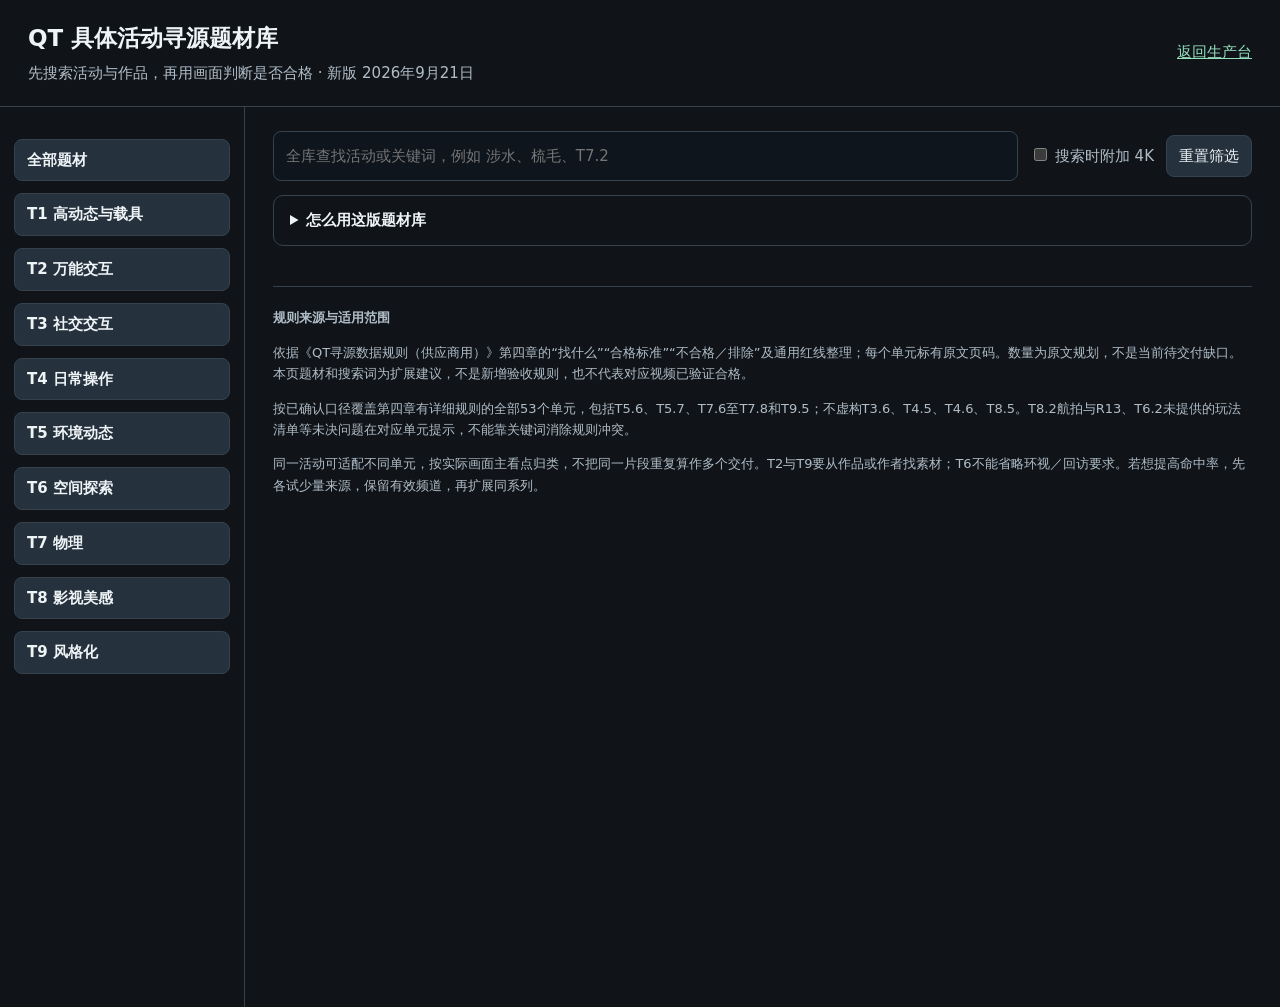
==== scripts/topic_library_template.html @ 8ec7f572 "Improve sourcing workflow and fix final download integrity" ====
<!doctype html>
<html lang="zh-CN">
<head>
<meta charset="utf-8"><meta name="viewport" content="width=device-width,initial-scale=1">
<title>QT 具体活动寻源题材库</title>
<style>
:root{color-scheme:dark;--bg:#101419;--panel:#192129;--line:#35424d;--muted:#b0bdc7;--accent:#94dfbc}*{box-sizing:border-box}body{margin:0;background:var(--bg);color:#eef3f6;font:15px/1.65 'Microsoft YaHei',system-ui,sans-serif}button,input,select{font:inherit}button,a,input,select{outline-offset:4px}a{color:var(--accent)}button{cursor:pointer}header{padding:20px 28px;border-bottom:1px solid var(--line);display:flex;justify-content:space-between;gap:16px;align-items:center}header h1{font-size:23px;margin:0}header p{color:var(--muted);margin:3px 0 0}header a{white-space:nowrap}.layout{display:grid;grid-template-columns:245px minmax(0,1fr);max-width:1600px;margin:auto}aside{position:sticky;top:0;height:100vh;overflow-y:auto;padding:20px 14px;border-right:1px solid var(--line)}main{min-width:0;padding:24px 28px 70px}button,.action{border:1px solid var(--line);background:#25313c;color:#eef3f6;border-radius:8px;padding:8px 12px;text-decoration:none;display:inline-block}.primary{background:var(--accent);color:#10261c;border-color:var(--accent)}button:hover,.action:hover{filter:brightness(1.13)}.bucket{width:100%;text-align:left;margin-top:12px;font-weight:700}.unit-link{display:block;width:100%;text-align:left;border:0;background:transparent;color:var(--muted);margin:3px 0;padding:7px 10px;font-size:13px}.unit-link.active,.bucket.active{background:#284d40;color:#c2ffe1}.filters{display:flex;flex-wrap:wrap;gap:12px;align-items:center;margin-bottom:14px}input[type=search]{flex:1;min-width:180px;background:#0e151c;color:white;border:1px solid var(--line);border-radius:8px;padding:12px}select{background:#25313c;color:white;border:1px solid var(--line);padding:10px;border-radius:8px}.guide{border:1px solid var(--line);border-radius:10px;padding:12px 16px;margin:0 0 20px;color:var(--muted)}summary{cursor:pointer;color:#eef3f6;font-weight:600}.guide p{margin:10px 0}.result-head{display:flex;align-items:center;justify-content:space-between;gap:10px;flex-wrap:wrap}.result-head h2{font-size:24px;margin:10px 0}.muted{color:var(--muted)}.unit{margin:20px 0 32px;scroll-margin-top:20px}.unit-head{border-bottom:1px solid var(--line);padding-bottom:14px}.unit h3{font-size:21px;margin:0 0 8px}.tag{display:inline-block;padding:2px 9px;border-radius:20px;background:#30473e;color:#bff1d7;font-size:12px;margin-left:8px;vertical-align:middle}.hard{background:#51432e;color:#ffe0a0}.requirements{font-size:14px;color:var(--muted)}.requirements p{margin:7px 0}.requirements strong{color:#edf3f7}.cards{display:grid;grid-template-columns:repeat(2,minmax(0,1fr));gap:14px;margin-top:16px}.card{background:var(--panel);border:1px solid var(--line);border-radius:12px;padding:18px;display:flex;flex-direction:column;min-width:0}.card h4{margin:0;font-size:17px}.query{font-family:Consolas,monospace;color:var(--accent);font-size:16px;overflow-wrap:anywhere;margin:10px 0}.check{color:var(--muted);margin:0 0 16px;font-size:14px}.actions{display:flex;flex-wrap:wrap;gap:8px;margin-top:auto}.actions>*{font-size:13px}.notice{position:fixed;bottom:22px;left:50%;transform:translateX(-50%);padding:12px 20px;background:#def5e7;color:#133823;border-radius:10px;box-shadow:0 4px 24px #0008;max-width:90vw;z-index:10}.empty{padding:40px 0;color:var(--muted)}footer{border-top:1px solid var(--line);padding-top:20px;font-size:13px;color:var(--muted)}.mobile-nav{display:none}label{color:var(--muted)}@media(max-width:1000px){.cards{grid-template-columns:1fr}.layout{grid-template-columns:215px minmax(0,1fr)}main{padding:20px}}@media(max-width:700px){header{padding:16px;align-items:flex-start;flex-direction:column}.layout{display:block}aside{display:none}.mobile-nav{display:block;width:100%;margin-bottom:14px}main{padding:16px}.filters input{width:100%}.result-head h2{font-size:20px}}@media print{body{background:white;color:black}header a,aside,.filters,.mobile-nav,.actions,.notice,.guide{display:none}.layout{display:block}main{padding:0}.cards{display:block}.card{break-inside:avoid;background:white;color:black;margin-bottom:12px}.query,.muted,.check,.requirements{color:#333}.requirements strong{color:black}}
</style>
</head>
<body>
<header><div><h1>QT 具体活动寻源题材库</h1><p>先搜索活动与作品，再用画面判断是否合格 · 新版 2026年9月21日</p></div><a id="home" href="/">返回生产台</a></header>
<div class="layout"><aside aria-label="按桶和统合单元选择"><button class="bucket" data-select="all">全部题材</button><div id="nav"></div></aside>
<main><select class="mobile-nav" id="mobile" aria-label="选择统合单元"></select>
<div class="filters"><input id="search" type="search" placeholder="全库查找活动或关键词，例如 涉水、梳毛、T7.2" aria-label="搜索全部题材"><label><input id="fourk" type="checkbox"> 搜索时附加 4K</label><button id="clear">重置筛选</button></div>
<details class="guide"><summary>怎么用这版题材库</summary>
<p>点左侧 T1.1 等单元查看活动。复制英文短词，或直接去 YouTube 搜索；“填入生产台”只填写关键词和目标单元，不自动搜索、不下载。页面可离线浏览，外部搜索需联网。</p>
<p>先试：活动与规则关系直接，建议优先试搜。补充：题材可用，但拍法或素材质量更需要筛选。难搜：连续镜头、机位或规则条件较苛刻。此排序是按规则适配程度推导，不是已测得的命中率；所有题材都需要实际验片。</p>
<p>先单独搜题材，不要把“第三人称＋主体明确＋实时＋结果可见”等验收句拼进标题搜索。结果太杂时只追加一个拍法词，如 POV、follow cam、one take；结果太少先去掉 4K。标题里写4K、POV或one take都不能替代核验。</p>
<p>POV词仅用于找第一人称线索。第三人称应确认人物或载具持续在画面内；固定监控、纯无人空镜、顶拍手部不能只按题材名称放行。T3/T4重点补第一人称，其余多数桶重点补第三人称，实际搜索前看工作台剩余配额。</p>
<p>通用检查：单镜头连续至少5秒，动作起止完整，横屏宽高比1.5至2，背景清晰，稳定无畸变，无变焦，无字幕/UI/黑边；有原声且不被音乐完全掩盖。T1至T8实拍及合规实拍特效合成，原生2K以上且≥24fps；T9动画可1080P、按原作帧率。仅T8.4允许刻意慢速摄影，所有桶均不收游戏录制。</p>
<p>先看原站画面与可用格式，再决定是否下载代理。选取动作完整的片段，不能为去掉主体丢失而把动作截在一半；不要用放大、插帧或拼接凑合格。来源可追溯不等于已取得使用授权。</p>
</details>
<div class="result-head"><h2 id="heading"></h2><span class="muted" id="count"></span></div>
<div id="results"></div>
<footer><strong>规则来源与适用范围</strong><p>依据《QT寻源数据规则（供应商用）》第四章的“找什么”“合格标准”“不合格／排除”及通用红线整理；每个单元标有原文页码。数量为原文规划，不是当前待交付缺口。本页题材和搜索词为扩展建议，不是新增验收规则，也不代表对应视频已验证合格。</p><p>按已确认口径覆盖第四章有详细规则的全部53个单元，包括T5.6、T5.7、T7.6至T7.8和T9.5；不虚构T3.6、T4.5、T4.6、T8.5。T8.2航拍与R13、T6.2未提供的玩法清单等未决问题在对应单元提示，不能靠关键词消除规则冲突。</p><p>同一活动可适配不同单元，按实际画面主看点归类，不把同一片段重复算作多个交付。T2与T9要从作品或作者找素材；T6不能省略环视／回访要求。若想提高命中率，先各试少量来源，保留有效频道，再扩展同系列。</p></footer>
</main></div><div class="notice" id="toast" role="status" hidden></div>
<script>
const units = /* TOPICS_DATA */[];
const buckets={T1:'高动态与载具',T2:'万能交互',T3:'社交交互',T4:'日常操作',T5:'环境动态',T6:'空间探索',T7:'物理',T8:'影视美感',T9:'风格化'};
const $=s=>document.querySelector(s);
const esc=s=>String(s??'').replace(/[&<>"']/g,c=>({'&':'&amp;','<':'&lt;','>':'&gt;','"':'&quot;',"'":'&#39;'}[c]));
const home=location.protocol==='file:'?'http://127.0.0.1:8765/':new URL('/',location.href).href;
$('#home').href=home;
let selected=decodeURIComponent(location.hash.slice(1))||'T1.1';
if(!units.some(u=>u.id===selected)&&!buckets[selected]&&selected!=='all')selected='T1.1';
let timer;
function toast(message){$('#toast').textContent=message;$('#toast').hidden=false;clearTimeout(timer);timer=setTimeout(()=>$('#toast').hidden=true,3000)}
function buildNav(){
 $('#nav').innerHTML=Object.entries(buckets).map(([b,name])=>`<button class="bucket" data-select="${b}">${b} ${name}</button>${units.filter(u=>u.id.startsWith(b+'.')).map(u=>`<button class="unit-link" data-select="${u.id}">${u.id} ${esc(u.name)}</button>`).join('')}`).join('');
 $('#mobile').innerHTML='<option value="all">全部题材</option>'+Object.entries(buckets).map(([b,name])=>`<optgroup label="${b} ${name}"><option value="${b}">${b} 全部单元</option>${units.filter(u=>u.id.startsWith(b+'.')).map(u=>`<option value="${u.id}">${u.id} ${esc(u.name)}</option>`).join('')}</optgroup>`).join('');
}
function queryFor(topic){return topic.query+($('#fourk').checked&&!/\b4k\b/i.test(topic.query)?' 4K':'')}
function render(){
 const term=$('#search').value.trim().toLowerCase();
 const shown=units.map(u=>({...u,topics:u.topics.filter(t=>!term||[u.id,u.name,t.label,t.query,t.check].join(' ').toLowerCase().includes(term))})).filter(u=>u.topics.length&&(term||selected==='all'||u.id===selected||u.id.startsWith(selected+'.')));
 $('#heading').textContent=term?'全库搜索结果':selected==='all'?'全部活动题材':buckets[selected]?selected+' '+buckets[selected]:selected+' '+units.find(u=>u.id===selected).name;
 const total=units.reduce((n,u)=>n+u.topics.length,0);
 $('#count').textContent=`显示 ${shown.length} 个单元 · ${shown.reduce((n,u)=>n+u.topics.length,0)} 个题材 / 全库 ${total} 个`;
 document.querySelectorAll('[data-select]').forEach(b=>{const active=!term&&b.dataset.select===selected;b.classList.toggle('active',active);b.setAttribute('aria-pressed',String(active))});
 $('#mobile').value=selected;
 $('#results').innerHTML=shown.length?shown.map(u=>`<section class="unit"><div class="unit-head"><h3>${u.id} ${esc(u.name)}<span class="tag ${u.priority==='难搜'?'hard':''}">${u.priority}</span></h3><div class="requirements"><p><strong>找什么</strong>　${esc(u.find)}</p><p><strong>合格重点</strong>　${esc(u.pass)}</p><p><strong>排除</strong>　${esc(u.exclude||'仍须遵守通用红线')}</p><p><strong>选片提醒</strong>　${esc(u.note)}</p><p>原文第 ${u.page} 页 · 规划 ${u.target} 条（第一人称 ${u.first_person} / 第三人称 ${u.third_person}）</p></div></div><div class="cards">${u.topics.map(t=>{const q=queryFor(t);return `<article class="card"><h4>${esc(t.label)}</h4><p class="query">${esc(q)}</p><p class="check">选片时看：${esc(t.check)}</p><div class="actions"><button class="copy" data-query="${esc(q)}">复制关键词</button><a class="action primary" target="_blank" rel="noopener noreferrer" href="https://www.youtube.com/results?search_query=${encodeURIComponent(q)}">YouTube 搜索 ↗</a><a class="action" href="${esc(home)}?topic_query=${encodeURIComponent(q)}&topic_unit=${encodeURIComponent(u.id)}">填入生产台</a></div></article>`}).join('')}</div></section>`).join(''):'<p class="empty">没有匹配的题材。试试更短的活动名称，或输入单元编号。</p>';
}
function select(value){selected=value;$('#search').value='';location.hash=value;render();window.scrollTo({top:0,behavior:'smooth'})}
document.addEventListener('click',async e=>{const nav=e.target.closest('[data-select]');if(nav)select(nav.dataset.select);const copy=e.target.closest('.copy');if(copy){try{await navigator.clipboard.writeText(copy.dataset.query);toast('关键词已复制')}catch(_){const input=document.createElement('textarea');input.value=copy.dataset.query;document.body.append(input);input.select();const ok=document.execCommand('copy');input.remove();toast(ok?'关键词已复制':'复制受限，请直接选中英文关键词复制')}}});
$('#mobile').addEventListener('change',e=>select(e.target.value));$('#search').addEventListener('input',render);$('#fourk').addEventListener('change',render);$('#clear').addEventListener('click',()=>{$('#fourk').checked=false;select('T1.1')});
window.addEventListener('hashchange',()=>{const key=decodeURIComponent(location.hash.slice(1));if(key==='all'||buckets[key]||units.some(u=>u.id===key)){selected=key;$('#search').value='';render()}});
buildNav();render();
</script></body></html>
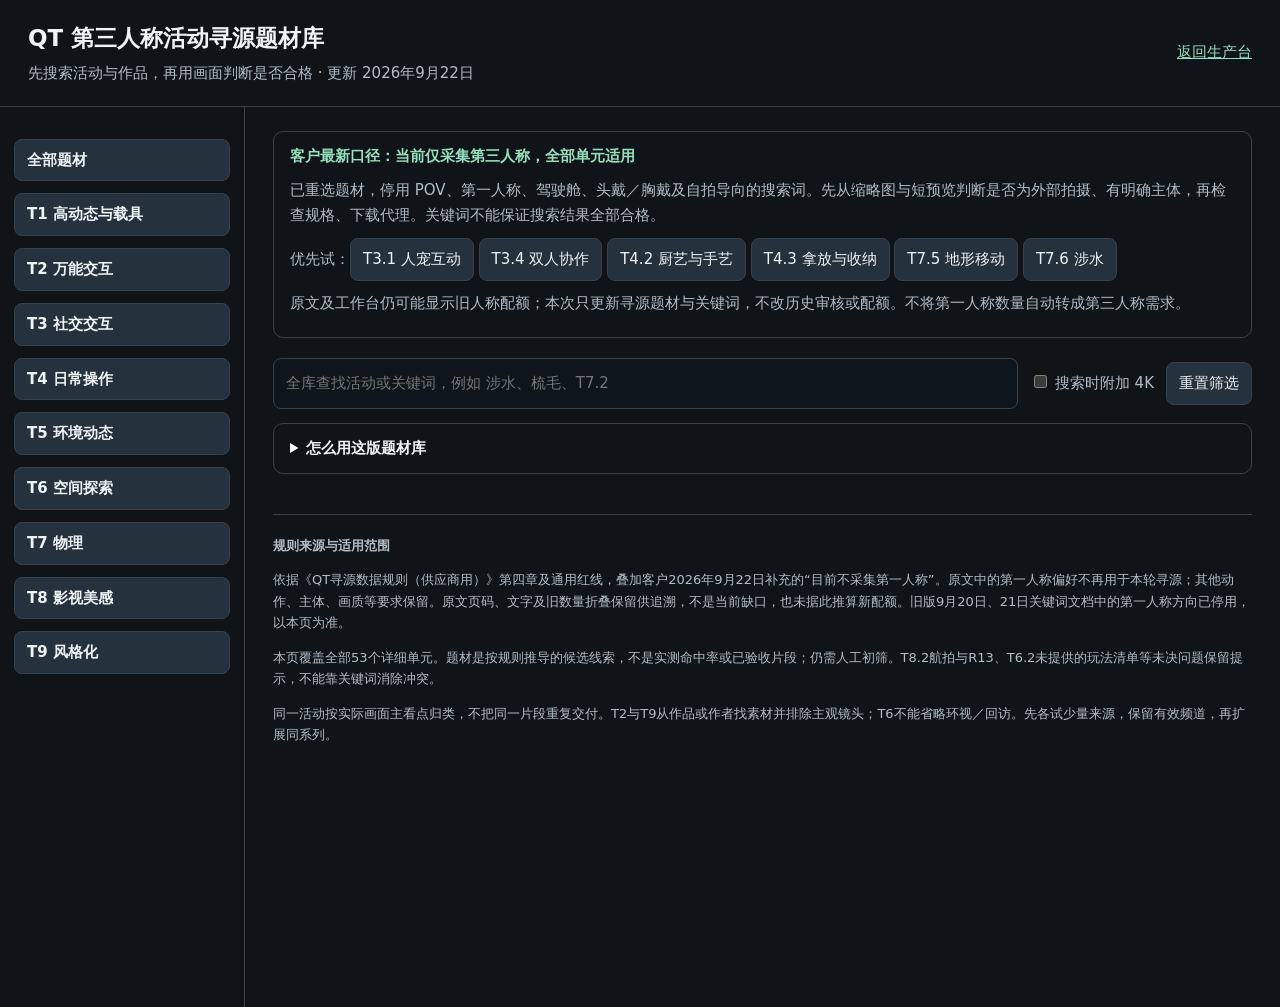
==== commit 03bbc69e: "Update third-person sourcing and improve final media processing" ====
--- a/scripts/topic_library_template.html
+++ b/scripts/topic_library_template.html
@@ -2,27 +2,28 @@
 <html lang="zh-CN">
 <head>
 <meta charset="utf-8"><meta name="viewport" content="width=device-width,initial-scale=1">
-<title>QT 具体活动寻源题材库</title>
+<title>QT 第三人称活动寻源题材库</title>
 <style>
 :root{color-scheme:dark;--bg:#101419;--panel:#192129;--line:#35424d;--muted:#b0bdc7;--accent:#94dfbc}*{box-sizing:border-box}body{margin:0;background:var(--bg);color:#eef3f6;font:15px/1.65 'Microsoft YaHei',system-ui,sans-serif}button,input,select{font:inherit}button,a,input,select{outline-offset:4px}a{color:var(--accent)}button{cursor:pointer}header{padding:20px 28px;border-bottom:1px solid var(--line);display:flex;justify-content:space-between;gap:16px;align-items:center}header h1{font-size:23px;margin:0}header p{color:var(--muted);margin:3px 0 0}header a{white-space:nowrap}.layout{display:grid;grid-template-columns:245px minmax(0,1fr);max-width:1600px;margin:auto}aside{position:sticky;top:0;height:100vh;overflow-y:auto;padding:20px 14px;border-right:1px solid var(--line)}main{min-width:0;padding:24px 28px 70px}button,.action{border:1px solid var(--line);background:#25313c;color:#eef3f6;border-radius:8px;padding:8px 12px;text-decoration:none;display:inline-block}.primary{background:var(--accent);color:#10261c;border-color:var(--accent)}button:hover,.action:hover{filter:brightness(1.13)}.bucket{width:100%;text-align:left;margin-top:12px;font-weight:700}.unit-link{display:block;width:100%;text-align:left;border:0;background:transparent;color:var(--muted);margin:3px 0;padding:7px 10px;font-size:13px}.unit-link.active,.bucket.active{background:#284d40;color:#c2ffe1}.filters{display:flex;flex-wrap:wrap;gap:12px;align-items:center;margin-bottom:14px}input[type=search]{flex:1;min-width:180px;background:#0e151c;color:white;border:1px solid var(--line);border-radius:8px;padding:12px}select{background:#25313c;color:white;border:1px solid var(--line);padding:10px;border-radius:8px}.guide{border:1px solid var(--line);border-radius:10px;padding:12px 16px;margin:0 0 20px;color:var(--muted)}summary{cursor:pointer;color:#eef3f6;font-weight:600}.guide p{margin:10px 0}.result-head{display:flex;align-items:center;justify-content:space-between;gap:10px;flex-wrap:wrap}.result-head h2{font-size:24px;margin:10px 0}.muted{color:var(--muted)}.unit{margin:20px 0 32px;scroll-margin-top:20px}.unit-head{border-bottom:1px solid var(--line);padding-bottom:14px}.unit h3{font-size:21px;margin:0 0 8px}.tag{display:inline-block;padding:2px 9px;border-radius:20px;background:#30473e;color:#bff1d7;font-size:12px;margin-left:8px;vertical-align:middle}.hard{background:#51432e;color:#ffe0a0}.requirements{font-size:14px;color:var(--muted)}.requirements p{margin:7px 0}.requirements strong{color:#edf3f7}.cards{display:grid;grid-template-columns:repeat(2,minmax(0,1fr));gap:14px;margin-top:16px}.card{background:var(--panel);border:1px solid var(--line);border-radius:12px;padding:18px;display:flex;flex-direction:column;min-width:0}.card h4{margin:0;font-size:17px}.query{font-family:Consolas,monospace;color:var(--accent);font-size:16px;overflow-wrap:anywhere;margin:10px 0}.check{color:var(--muted);margin:0 0 16px;font-size:14px}.actions{display:flex;flex-wrap:wrap;gap:8px;margin-top:auto}.actions>*{font-size:13px}.notice{position:fixed;bottom:22px;left:50%;transform:translateX(-50%);padding:12px 20px;background:#def5e7;color:#133823;border-radius:10px;box-shadow:0 4px 24px #0008;max-width:90vw;z-index:10}.empty{padding:40px 0;color:var(--muted)}footer{border-top:1px solid var(--line);padding-top:20px;font-size:13px;color:var(--muted)}.mobile-nav{display:none}label{color:var(--muted)}@media(max-width:1000px){.cards{grid-template-columns:1fr}.layout{grid-template-columns:215px minmax(0,1fr)}main{padding:20px}}@media(max-width:700px){header{padding:16px;align-items:flex-start;flex-direction:column}.layout{display:block}aside{display:none}.mobile-nav{display:block;width:100%;margin-bottom:14px}main{padding:16px}.filters input{width:100%}.result-head h2{font-size:20px}}@media print{body{background:white;color:black}header a,aside,.filters,.mobile-nav,.actions,.notice,.guide{display:none}.layout{display:block}main{padding:0}.cards{display:block}.card{break-inside:avoid;background:white;color:black;margin-bottom:12px}.query,.muted,.check,.requirements{color:#333}.requirements strong{color:black}}
 </style>
 </head>
 <body>
-<header><div><h1>QT 具体活动寻源题材库</h1><p>先搜索活动与作品，再用画面判断是否合格 · 新版 2026年9月21日</p></div><a id="home" href="/">返回生产台</a></header>
+<header><div><h1>QT 第三人称活动寻源题材库</h1><p>先搜索活动与作品，再用画面判断是否合格 · 更新 2026年9月22日</p></div><a id="home" href="/">返回生产台</a></header>
 <div class="layout"><aside aria-label="按桶和统合单元选择"><button class="bucket" data-select="all">全部题材</button><div id="nav"></div></aside>
 <main><select class="mobile-nav" id="mobile" aria-label="选择统合单元"></select>
+<section class="guide" aria-label="当前采集范围"><strong style="color:var(--accent)">客户最新口径：当前仅采集第三人称，全部单元适用</strong><p>已重选题材，停用 POV、第一人称、驾驶舱、头戴／胸戴及自拍导向的搜索词。先从缩略图与短预览判断是否为外部拍摄、有明确主体，再检查规格、下载代理。关键词不能保证搜索结果全部合格。</p><p>优先试：<button data-select="T3.1">T3.1 人宠互动</button> <button data-select="T3.4">T3.4 双人协作</button> <button data-select="T4.2">T4.2 厨艺与手艺</button> <button data-select="T4.3">T4.3 拿放与收纳</button> <button data-select="T7.5">T7.5 地形移动</button> <button data-select="T7.6">T7.6 涉水</button></p><p>原文及工作台仍可能显示旧人称配额；本次只更新寻源题材与关键词，不改历史审核或配额。不将第一人称数量自动转成第三人称需求。</p></section>
 <div class="filters"><input id="search" type="search" placeholder="全库查找活动或关键词，例如 涉水、梳毛、T7.2" aria-label="搜索全部题材"><label><input id="fourk" type="checkbox"> 搜索时附加 4K</label><button id="clear">重置筛选</button></div>
 <details class="guide"><summary>怎么用这版题材库</summary>
 <p>点左侧 T1.1 等单元查看活动。复制英文短词，或直接去 YouTube 搜索；“填入生产台”只填写关键词和目标单元，不自动搜索、不下载。页面可离线浏览，外部搜索需联网。</p>
 <p>先试：活动与规则关系直接，建议优先试搜。补充：题材可用，但拍法或素材质量更需要筛选。难搜：连续镜头、机位或规则条件较苛刻。此排序是按规则适配程度推导，不是已测得的命中率；所有题材都需要实际验片。</p>
-<p>先单独搜题材，不要把“第三人称＋主体明确＋实时＋结果可见”等验收句拼进标题搜索。结果太杂时只追加一个拍法词，如 POV、follow cam、one take；结果太少先去掉 4K。标题里写4K、POV或one take都不能替代核验。</p>
-<p>POV词仅用于找第一人称线索。第三人称应确认人物或载具持续在画面内；固定监控、纯无人空镜、顶拍手部不能只按题材名称放行。T3/T4重点补第一人称，其余多数桶重点补第三人称，实际搜索前看工作台剩余配额。</p>
-<p>通用检查：单镜头连续至少5秒，动作起止完整，横屏宽高比1.5至2，背景清晰，稳定无畸变，无变焦，无字幕/UI/黑边；有原声且不被音乐完全掩盖。T1至T8实拍及合规实拍特效合成，原生2K以上且≥24fps；T9动画可1080P、按原作帧率。仅T8.4允许刻意慢速摄影，所有桶均不收游戏录制。</p>
+<p>先单独搜活动，不把“第三人称＋主体明确＋实时＋结果可见”等验收句拼进标题搜索。优先“职业／角色＋实际活动”，如 chef chopping vegetables；结果太杂时只追加一个拍法词，如 tracking shot、one take 或 exterior。不要追加 third person（容易出现游戏），不追加第一人称词；结果太少先去掉 4K。标题声称的画质或单镜头仍需核验。</p>
+<p>第三人称初筛：人物、动物或载具是被拍摄的主体，持续在画面内。T3优先双方同框；T4/T7手工类优先侧面或斜侧面看见操作者及手、工具、对象的关系。纯手部顶拍不足以直接确认人称，宜先跳过；固定监控、自拍、无人空镜不因题材吻合就放行。T5.2/T7.4可锚定明确自然事件或物理现象，不强行添加人物。</p>
+<p>通用检查：单镜头连续至少5秒，动作起止完整，横屏宽高比1.5至2，背景清晰，稳定无畸变，无变焦，无字幕/UI/黑边；有原声且不被音乐完全掩盖。T1至T8实拍及合规实拍特效合成，原生2K以上且≥24fps（标准23.976fps按24p认可，保留原帧率、不插帧）；T9动画可1080P、按原作帧率。仅T8.4允许刻意慢速摄影，所有桶均不收游戏录制。</p>
 <p>先看原站画面与可用格式，再决定是否下载代理。选取动作完整的片段，不能为去掉主体丢失而把动作截在一半；不要用放大、插帧或拼接凑合格。来源可追溯不等于已取得使用授权。</p>
 </details>
 <div class="result-head"><h2 id="heading"></h2><span class="muted" id="count"></span></div>
 <div id="results"></div>
-<footer><strong>规则来源与适用范围</strong><p>依据《QT寻源数据规则（供应商用）》第四章的“找什么”“合格标准”“不合格／排除”及通用红线整理；每个单元标有原文页码。数量为原文规划，不是当前待交付缺口。本页题材和搜索词为扩展建议，不是新增验收规则，也不代表对应视频已验证合格。</p><p>按已确认口径覆盖第四章有详细规则的全部53个单元，包括T5.6、T5.7、T7.6至T7.8和T9.5；不虚构T3.6、T4.5、T4.6、T8.5。T8.2航拍与R13、T6.2未提供的玩法清单等未决问题在对应单元提示，不能靠关键词消除规则冲突。</p><p>同一活动可适配不同单元，按实际画面主看点归类，不把同一片段重复算作多个交付。T2与T9要从作品或作者找素材；T6不能省略环视／回访要求。若想提高命中率，先各试少量来源，保留有效频道，再扩展同系列。</p></footer>
+<footer><strong>规则来源与适用范围</strong><p>依据《QT寻源数据规则（供应商用）》第四章及通用红线，叠加客户2026年9月22日补充的“目前不采集第一人称”。原文中的第一人称偏好不再用于本轮寻源；其他动作、主体、画质等要求保留。原文页码、文字及旧数量折叠保留供追溯，不是当前缺口，也未据此推算新配额。旧版9月20日、21日关键词文档中的第一人称方向已停用，以本页为准。</p><p>本页覆盖全部53个详细单元。题材是按规则推导的候选线索，不是实测命中率或已验收片段；仍需人工初筛。T8.2航拍与R13、T6.2未提供的玩法清单等未决问题保留提示，不能靠关键词消除冲突。</p><p>同一活动按实际画面主看点归类，不把同一片段重复交付。T2与T9从作品或作者找素材并排除主观镜头；T6不能省略环视／回访。先各试少量来源，保留有效频道，再扩展同系列。</p></footer>
 </main></div><div class="notice" id="toast" role="status" hidden></div>
 <script>
 const units = /* TOPICS_DATA */[];
@@ -48,11 +49,13 @@
  $('#count').textContent=`显示 ${shown.length} 个单元 · ${shown.reduce((n,u)=>n+u.topics.length,0)} 个题材 / 全库 ${total} 个`;
  document.querySelectorAll('[data-select]').forEach(b=>{const active=!term&&b.dataset.select===selected;b.classList.toggle('active',active);b.setAttribute('aria-pressed',String(active))});
  $('#mobile').value=selected;
- $('#results').innerHTML=shown.length?shown.map(u=>`<section class="unit"><div class="unit-head"><h3>${u.id} ${esc(u.name)}<span class="tag ${u.priority==='难搜'?'hard':''}">${u.priority}</span></h3><div class="requirements"><p><strong>找什么</strong>　${esc(u.find)}</p><p><strong>合格重点</strong>　${esc(u.pass)}</p><p><strong>排除</strong>　${esc(u.exclude||'仍须遵守通用红线')}</p><p><strong>选片提醒</strong>　${esc(u.note)}</p><p>原文第 ${u.page} 页 · 规划 ${u.target} 条（第一人称 ${u.first_person} / 第三人称 ${u.third_person}）</p></div></div><div class="cards">${u.topics.map(t=>{const q=queryFor(t);return `<article class="card"><h4>${esc(t.label)}</h4><p class="query">${esc(q)}</p><p class="check">选片时看：${esc(t.check)}</p><div class="actions"><button class="copy" data-query="${esc(q)}">复制关键词</button><a class="action primary" target="_blank" rel="noopener noreferrer" href="https://www.youtube.com/results?search_query=${encodeURIComponent(q)}">YouTube 搜索 ↗</a><a class="action" href="${esc(home)}?topic_query=${encodeURIComponent(q)}&topic_unit=${encodeURIComponent(u.id)}">填入生产台</a></div></article>`}).join('')}</div></section>`).join(''):'<p class="empty">没有匹配的题材。试试更短的活动名称，或输入单元编号。</p>';
+ $('#results').innerHTML=shown.length?shown.map(u=>`<section class="unit"><div class="unit-head"><h3>${u.id} ${esc(u.name)}<span class="tag ${u.priority==='难搜'?'hard':''}">${u.priority}</span><span class="tag">仅第三人称</span></h3><div class="requirements"><p><strong>本轮找什么</strong>　${esc(u.current_find)}</p><p><strong>合格重点</strong>　${esc(u.current_pass)}</p><p><strong>排除</strong>　${esc(u.exclude||'仍须遵守通用红线')}</p><p><strong>选片提醒</strong>　${esc(u.note)}</p><details><summary>原文第 ${u.page} 页与历史规划（非当前配额）</summary><p>原文找什么：${esc(u.find)}</p><p>原文合格标准：${esc(u.pass)}</p><p>旧规划 ${u.target} 条（第一人称 ${u.first_person} / 第三人称 ${u.third_person}）。原文第一人称方向已停用；当前仅第三人称，新数量以客户安排为准。</p></details></div></div><div class="cards">${u.topics.map(t=>{const q=queryFor(t);return `<article class="card"><h4>${esc(t.label)}</h4><p class="query">${esc(q)}</p><p class="check">选片时看：${esc(t.check)}</p><div class="actions"><button class="copy" data-query="${esc(q)}">复制关键词</button><a class="action primary" target="_blank" rel="noopener noreferrer" href="https://www.youtube.com/results?search_query=${encodeURIComponent(q)}">YouTube 搜索 ↗</a><a class="action" href="${esc(home)}?topic_query=${encodeURIComponent(q)}&topic_unit=${encodeURIComponent(u.id)}">填入生产台</a></div></article>`}).join('')}</div></section>`).join(''):'<p class="empty">没有匹配的题材。试试更短的活动名称，或输入单元编号。</p>';
 }
 function select(value){selected=value;$('#search').value='';location.hash=value;render();window.scrollTo({top:0,behavior:'smooth'})}
 document.addEventListener('click',async e=>{const nav=e.target.closest('[data-select]');if(nav)select(nav.dataset.select);const copy=e.target.closest('.copy');if(copy){try{await navigator.clipboard.writeText(copy.dataset.query);toast('关键词已复制')}catch(_){const input=document.createElement('textarea');input.value=copy.dataset.query;document.body.append(input);input.select();const ok=document.execCommand('copy');input.remove();toast(ok?'关键词已复制':'复制受限，请直接选中英文关键词复制')}}});
 $('#mobile').addEventListener('change',e=>select(e.target.value));$('#search').addEventListener('input',render);$('#fourk').addEventListener('change',render);$('#clear').addEventListener('click',()=>{$('#fourk').checked=false;select('T1.1')});
 window.addEventListener('hashchange',()=>{const key=decodeURIComponent(location.hash.slice(1));if(key==='all'||buckets[key]||units.some(u=>u.id===key)){selected=key;$('#search').value='';render()}});
+// History navigation may restore the search field after the initial render.
+window.addEventListener('pageshow',()=>requestAnimationFrame(render));
 buildNav();render();
 </script></body></html>
